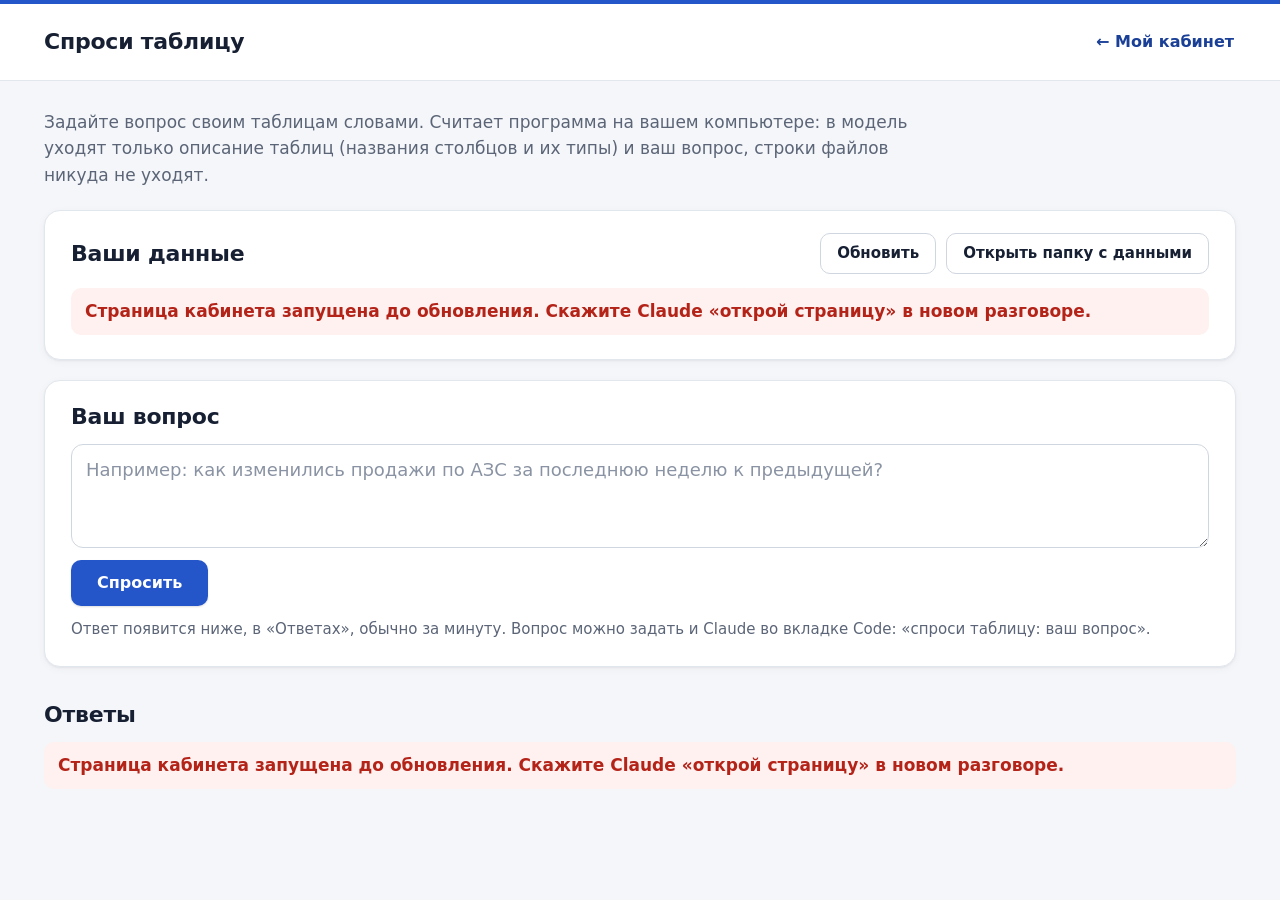
==== templates/site/analiz.html @ cf16a0f2 "feat: сервис «Спроси таблицу», модель в сервисах через проверку данных, секреты в .env (D114) - tool" ====
<!doctype html>
<html lang="ru">
<head>
<meta charset="utf-8">
<meta name="viewport" content="width=device-width, initial-scale=1">
<meta name="referrer" content="no-referrer">
<title>Спроси таблицу</title>
<style>
  /* Страница сервиса «Спроси таблицу». Цвета и размеры как на главной странице кабинета (index.html);
     папка бренда (brand/theme.css, подключена ниже) переопределяет переменные --accent, --link, --stripe и другие. */
  :root {
    color-scheme: light;
    --bg: #f4f6f9;
    --card: #ffffff;
    --header-bg: #ffffff;
    --text: #172033;
    --muted: #5b6577;
    --line: #e2e7ee;
    --line-strong: #cfd6e0;
    --th-bg: #f6f8fb;
    --accent: #2456c9;
    --accent-ink: #ffffff;
    --accent-dark: #1a3f96;
    --accent-dark-ink: #ffffff;
    --link: var(--accent-dark);
    --stripe: var(--accent);
    --logo-height: 40px;
    --radius: 16px;
    --shadow: 0 1px 2px rgba(16, 24, 40, 0.05), 0 2px 8px rgba(16, 24, 40, 0.04);
    --red: #b42318;
    --red-bg: #fef1f0;
    --yellow: #8a5300;
    --yellow-bg: #fff7e0;
    --green: #1f7a3a;
    --green-bg: #effaf2;
    --grey: #4f5662;
    --grey-bg: #f0f2f5;
  }
  * { box-sizing: border-box; }
  [hidden] { display: none !important; }
  body {
    margin: 0;
    background: var(--bg);
    color: var(--text);
    font: 17px/1.55 "Segoe UI Variable Text", "Segoe UI", system-ui, -apple-system, BlinkMacSystemFont, "Helvetica Neue", Roboto, Arial, sans-serif;
    -webkit-font-smoothing: antialiased;
    text-rendering: optimizeLegibility;
  }
  .wrap { max-width: 1240px; margin: 0 auto; padding-left: 24px; padding-right: 24px; }
  .sr-only { position: absolute; width: 1px; height: 1px; overflow: hidden; clip: rect(0 0 0 0); white-space: nowrap; }

  /* Шапка: полоса цвета компании, логотип, название страницы, ссылка на главную. */
  .top {
    background: var(--header-bg);
    border-bottom: 1px solid var(--line);
    box-shadow: inset 0 4px 0 var(--stripe);
  }
  .top-inner { display: flex; flex-wrap: wrap; align-items: center; gap: 12px 22px; min-height: 80px; padding-top: 4px; }
  .brand-logo { display: block; height: var(--logo-height); width: auto; max-width: 260px; object-fit: contain; }
  .brand-name { font-size: 20px; font-weight: 700; letter-spacing: -0.01em; white-space: nowrap; }
  h1 { font-size: 22px; line-height: 1.2; font-weight: 600; letter-spacing: -0.01em; margin: 0; }
  .top.branded h1 { padding-left: 22px; border-left: 1px solid var(--line-strong); color: var(--muted); }
  .back {
    margin-left: auto;
    color: var(--link);
    font-weight: 600;
    font-size: 16px;
    text-decoration: none;
    padding: 8px 2px;
  }
  .back:hover { text-decoration: underline; text-underline-offset: 3px; }
  .back:focus-visible { outline: 3px solid var(--accent-dark); outline-offset: 3px; border-radius: 4px; }

  main { padding-top: 28px; padding-bottom: 56px; }
  .lead { margin: 0 0 22px; color: var(--muted); font-size: 17px; max-width: 900px; }
  .loading, .empty {
    background: var(--card);
    border: 1px dashed var(--line-strong);
    border-radius: 12px;
    padding: 28px;
    font-size: 17px;
    text-align: center;
    color: var(--muted);
    margin: 0;
  }
  .card .loading { background: var(--th-bg); }

  /* Карточки блоков и ответов. */
  .card {
    background: var(--card);
    border: 1px solid var(--line);
    border-radius: var(--radius);
    padding: 22px 26px 24px;
    margin-bottom: 20px;
    box-shadow: var(--shadow);
  }
  .card > :last-child { margin-bottom: 0; }
  .card-head { display: flex; flex-wrap: wrap; align-items: center; justify-content: space-between; gap: 12px 24px; margin-bottom: 14px; }
  .card h2, .section-title { font-size: 22px; line-height: 1.25; font-weight: 650; letter-spacing: -0.01em; margin: 0; }
  .section-title { margin: 34px 0 14px; }
  .head-actions { display: flex; flex-wrap: wrap; gap: 10px; }

  /* Кнопки: главная «Спросить» в цвете компании, остальные спокойные. */
  .btn, .btn-primary {
    display: inline-flex;
    align-items: center;
    justify-content: center;
    gap: 10px;
    font: inherit;
    font-size: 15px;
    font-weight: 600;
    min-height: 40px;
    padding: 8px 16px;
    border-radius: 10px;
    cursor: pointer;
    transition: background-color 0.15s ease, color 0.15s ease, border-color 0.15s ease;
  }
  .btn { background: var(--card); color: var(--text); border: 1px solid var(--line-strong); }
  .btn:hover:not(:disabled) { border-color: var(--accent-dark); color: var(--accent-dark); }
  .btn:disabled { color: #8a93a3; cursor: default; background: var(--th-bg); }
  .btn-primary {
    font-size: 16px;
    min-height: 46px;
    padding: 10px 26px;
    border: 0;
    background: var(--accent);
    color: var(--accent-ink);
    box-shadow: 0 1px 2px rgba(16, 24, 40, 0.14);
  }
  .btn-primary:hover:not(:disabled) { background: var(--accent-dark); color: var(--accent-dark-ink); }
  .btn-primary:disabled { background: #e6e9ef; color: #4a5363; box-shadow: none; cursor: default; }
  .btn:focus-visible, .btn-primary:focus-visible, textarea:focus-visible, select:focus-visible, .phrase-input:focus-visible, summary:focus-visible {
    outline: 3px solid var(--accent-dark);
    outline-offset: 2px;
  }

  /* Паспорт данных. */
  .data-sum { margin: 0 0 12px; color: var(--muted); }
  .folder-msg { margin: 0 0 14px; padding: 10px 14px; background: var(--th-bg); border-radius: 10px; overflow-wrap: anywhere; }
  .empty-data { border: 1px dashed var(--line-strong); border-radius: 12px; padding: 18px 22px; background: var(--th-bg); }
  .empty-data p { margin: 0; }
  .empty-data .empty-title { font-weight: 650; font-size: 18px; margin-bottom: 6px; }
  details.file { border: 1px solid var(--line); border-radius: 12px; margin-top: 10px; }
  details.file > summary {
    display: flex;
    flex-wrap: wrap;
    align-items: baseline;
    gap: 4px 14px;
    padding: 12px 16px;
    cursor: pointer;
    list-style: none;
  }
  details.file > summary::-webkit-details-marker { display: none; }
  details.file > summary::before {
    content: "";
    width: 7px;
    height: 7px;
    border-right: 2px solid var(--muted);
    border-bottom: 2px solid var(--muted);
    transform: rotate(-45deg);
    margin-right: 2px;
    align-self: center;
    transition: transform 0.15s ease;
  }
  details.file[open] > summary::before { transform: rotate(45deg); }
  details.file[open] > summary { border-bottom: 1px solid var(--line); }
  .file-name { font-weight: 650; overflow-wrap: anywhere; }
  .file-meta, .sheet-meta { color: var(--muted); font-size: 15px; }
  details.file > .table-wrap, details.file > .sheet, details.file > p { margin: 12px 16px; }
  .sheet { font-size: 16px; font-weight: 650; margin: 14px 16px 8px; display: flex; flex-wrap: wrap; gap: 4px 12px; align-items: baseline; }
  .table-wrap.cols { max-height: 460px; }
  td.col-name { font-weight: 600; white-space: nowrap; }
  td.col-info { color: var(--text); overflow-wrap: anywhere; }
  td.col-info.muted { color: var(--muted); font-style: italic; }
  .col-extra { color: var(--muted); }
  .sheet-title { color: var(--muted); font-size: 15px; margin: 10px 16px 0; }
  .type { display: inline-block; padding: 1px 10px; border-radius: 999px; font-size: 13px; font-weight: 600; white-space: nowrap; }
  .t-num { color: #1a4a9c; background: #eaf1fd; }
  .t-date { color: var(--green); background: var(--green-bg); }
  .t-text { color: var(--grey); background: var(--grey-bg); }
  .t-other { color: var(--yellow); background: var(--yellow-bg); }

  /* Вопрос. */
  textarea {
    display: block;
    width: 100%;
    min-height: 92px;
    resize: vertical;
    font: inherit;
    font-size: 18px;
    line-height: 1.45;
    color: var(--text);
    padding: 12px 14px;
    border: 1px solid var(--line-strong);
    border-radius: 12px;
    background: var(--card);
  }
  textarea::placeholder { color: #8a93a3; }
  .ask-row { display: flex; flex-wrap: wrap; align-items: center; gap: 12px 18px; margin-top: 12px; }
  .busy { display: inline-flex; align-items: center; gap: 10px; color: var(--muted); font-weight: 600; }
  .busy::before {
    content: "";
    width: 16px;
    height: 16px;
    border: 2px solid currentColor;
    border-right-color: transparent;
    border-radius: 50%;
    animation: spin 0.9s linear infinite;
  }
  @keyframes spin { to { transform: rotate(360deg); } }
  @media (prefers-reduced-motion: reduce) {
    .busy::before { animation: none; }
  }
  .ask-note { margin: 12px 0 0; color: var(--muted); font-size: 15px; }
  #ask-msg:empty { display: none; }
  #ask-msg { margin-top: 14px; }
  .notice { padding: 14px 18px; border-radius: 12px; background: var(--yellow-bg); box-shadow: inset 0 0 0 1px rgba(138, 83, 0, 0.18); }
  .notice-red { background: var(--red-bg); box-shadow: inset 0 0 0 1px rgba(180, 35, 24, 0.18); }
  .notice p { margin: 0 0 10px; }
  .notice > :last-child { margin-bottom: 0; }
  .phrase { display: flex; flex-wrap: wrap; gap: 10px; align-items: center; }
  .phrase-input {
    flex: 1 1 320px;
    min-width: 0;
    font: inherit;
    font-size: 16px;
    padding: 9px 12px;
    border: 1px solid var(--line-strong);
    border-radius: 10px;
    background: var(--card);
    color: var(--text);
  }

  /* Ответы. */
  .answer-head { display: flex; flex-wrap: wrap; align-items: baseline; justify-content: space-between; gap: 4px 20px; margin-bottom: 12px; }
  .question { font-size: 20px; line-height: 1.3; font-weight: 650; margin: 0; overflow-wrap: anywhere; }
  .when { color: var(--muted); font-size: 15px; white-space: nowrap; }
  .summary { font-size: 18px; margin: 0 0 16px; padding: 12px 16px; background: var(--th-bg); border-radius: 10px; }
  .table-wrap { overflow: auto; max-height: 60vh; border: 1px solid var(--line); border-radius: 12px; }
  table { border-collapse: separate; border-spacing: 0; width: 100%; font-size: 15px; font-variant-numeric: tabular-nums; }
  th, td { text-align: left; vertical-align: top; padding: 9px 14px; border-bottom: 1px solid var(--line); }
  th.num, td.num { text-align: right; white-space: nowrap; }
  th {
    position: sticky;
    top: 0;
    z-index: 1;
    background: var(--th-bg);
    color: var(--muted);
    font-size: 14px;
    font-weight: 600;
    border-bottom-color: var(--line-strong);
  }
  tbody tr:last-child td { border-bottom: 0; }
  tbody tr:hover td { background-image: linear-gradient(rgba(16, 24, 40, 0.035), rgba(16, 24, 40, 0.035)); }
  tfoot td { position: sticky; bottom: 0; background: var(--th-bg); font-weight: 650; border-top: 1px solid var(--line-strong); border-bottom: 0; }
  .rows-note { margin: 10px 0 0; color: var(--muted); font-size: 15px; }
  .notes-box { margin-top: 14px; }
  .notes-title { margin: 0 0 4px; font-weight: 600; font-size: 15px; color: var(--muted); }
  .notes { margin: 0; padding-left: 20px; color: var(--muted); font-size: 15px; }
  .answer-actions { display: flex; flex-wrap: wrap; align-items: center; gap: 10px 12px; margin-top: 16px; }
  .action-msg { color: var(--muted); font-size: 15px; overflow-wrap: anywhere; }
  .action-msg a, .files a { color: var(--link); font-weight: 600; text-underline-offset: 3px; }
  .hint { color: var(--muted); }
  .error { color: var(--red); overflow-wrap: anywhere; }
  .run-error { margin: 0; color: var(--red); font-weight: 600; padding: 10px 14px; background: var(--red-bg); border-radius: 10px; overflow-wrap: anywhere; }
  .answer .run-error { margin-bottom: 14px; }

  /* График: рисует analiz.js в SVG из таблицы ответа. Цвет столбиков и линии из бренда (--accent). */
  .chart { margin-top: 16px; padding: 16px 18px 12px; border: 1px solid var(--line); border-radius: 12px; }
  .chart-head { display: flex; flex-wrap: wrap; align-items: center; justify-content: space-between; gap: 8px 20px; margin-bottom: 8px; }
  .chart-title { margin: 0; font-weight: 650; font-size: 17px; }
  .chart-by { color: var(--muted); font-weight: 400; }
  .measure { color: var(--muted); font-size: 15px; display: inline-flex; align-items: center; gap: 8px; }
  .measure select { font: inherit; font-size: 15px; color: var(--text); padding: 5px 8px; border: 1px solid var(--line-strong); border-radius: 8px; background: var(--card); }
  .chart-box { overflow-x: auto; }
  .chart-svg { display: block; width: 100%; height: auto; min-width: 560px; font-family: inherit; }
  .chart-svg .bar { fill: var(--accent); }
  .chart-svg .mark:hover .bar { fill: var(--accent-dark); }
  .chart-svg .line { fill: none; stroke: var(--accent); stroke-width: 2.5; stroke-linejoin: round; stroke-linecap: round; }
  .chart-svg .dot { fill: var(--accent); stroke: var(--card); stroke-width: 2; }
  .chart-svg .mark:hover .dot { fill: var(--accent-dark); }
  .chart-svg .hit { fill: transparent; }
  .chart-svg .mark:hover .hit { fill: rgba(16, 24, 40, 0.04); }
  .chart-svg .grid { stroke: var(--line); stroke-width: 1; }
  .chart-svg .base { stroke: var(--line-strong); stroke-width: 1; }
  .chart-svg .zero { stroke: #8a93a3; stroke-width: 1.25; }
  .chart-svg text { font-size: 13px; }
  .chart-svg .axis { fill: var(--muted); font-size: 12px; }
  .chart-svg .cat { fill: var(--text); }
  .chart-svg .value { fill: var(--text); font-weight: 600; font-variant-numeric: tabular-nums; }

  @media (max-width: 640px) {
    body { font-size: 16px; }
    .wrap { padding-left: 16px; padding-right: 16px; }
    .top-inner { min-height: 64px; padding-bottom: 6px; }
    .brand-logo { height: calc(var(--logo-height) * 0.8); }
    h1 { font-size: 19px; }
    .top.branded h1 { padding-left: 16px; }
    .back { margin-left: 0; }
    main { padding-top: 20px; }
    .card { padding: 16px; }
    .card h2, .section-title { font-size: 20px; }
    .question { font-size: 18px; }
    .summary { font-size: 17px; }
    table { font-size: 14px; }
    .btn-primary { width: 100%; }
  }
</style>
<link rel="stylesheet" href="brand/theme.css">
</head>
<body data-cabinet="ok" data-service="analiz">
<header class="top" id="top">
  <div class="wrap top-inner">
    <img class="brand-logo" id="brand-logo" alt="" hidden>
    <span class="brand-name" id="brand-name" hidden></span>
    <h1>Спроси таблицу</h1>
    <a class="back" href="./">← Мой кабинет</a>
  </div>
</header>
<main class="wrap">
  <p class="lead">Задайте вопрос своим таблицам словами. Считает программа на вашем компьютере: в модель уходят только описание таблиц (названия столбцов и их типы) и ваш вопрос, строки файлов никуда не уходят.</p>

  <section class="card" aria-labelledby="data-title">
    <div class="card-head">
      <h2 id="data-title">Ваши данные</h2>
      <div class="head-actions">
        <button type="button" class="btn" id="refresh">Обновить</button>
        <button type="button" class="btn" id="open-folder">Открыть папку с данными</button>
      </div>
    </div>
    <p class="folder-msg" id="folder-msg" hidden></p>
    <div id="passport" aria-live="polite"><p class="loading">Смотрю файлы…</p></div>
  </section>

  <section class="card" aria-labelledby="ask-title">
    <div class="card-head"><h2 id="ask-title">Ваш вопрос</h2></div>
    <form id="ask-form" autocomplete="off">
      <label class="sr-only" for="question">Ваш вопрос</label>
      <textarea id="question" rows="3" maxlength="1000" placeholder="Например: как изменились продажи по АЗС за последнюю неделю к предыдущей?"></textarea>
      <div class="ask-row">
        <button type="submit" class="btn-primary" id="ask">Спросить</button>
        <span class="busy" id="busy" role="status" hidden>Считаю…</span>
      </div>
    </form>
    <p class="ask-note">Ответ появится ниже, в «Ответах», обычно за минуту. Вопрос можно задать и Claude во вкладке Code: «спроси таблицу: ваш вопрос».</p>
    <div id="ask-msg" aria-live="polite"></div>
  </section>

  <h2 class="section-title" id="answers-title">Ответы</h2>
  <div id="answers" aria-live="polite" aria-labelledby="answers-title"><p class="loading">Загружаю ответы…</p></div>
</main>
<script src="analiz.js"></script>
<script>
(function () {
  'use strict';
  var R = window.AnalizRender;
  var byId = function (id) { return document.getElementById(id); };
  var passportBox = byId('passport');
  var answersBox = byId('answers');
  var form = byId('ask-form');
  var input = byId('question');
  var askBtn = byId('ask');
  var busy = byId('busy');
  var askMsg = byId('ask-msg');
  var folderMsg = byId('folder-msg');
  var openBtn = byId('open-folder');
  var refreshBtn = byId('refresh');
  var READ = { 'X-Cabinet': '1' };
  var WRITE = { 'X-Cabinet': '1', 'Content-Type': 'application/json' };
  var OFFLINE = 'Страница не отвечает. Скажите Claude «открой страницу».';
  var STOPPED = 'Страница остановлена. Скажите Claude «открой страницу».';
  var OLD_SERVER = 'Страница кабинета запущена до обновления. Скажите Claude «открой страницу» в новом разговоре.';
  var REFRESH_MS = 10000;
  // После трёх неудачных запросов подряд вкладка больше ничего не спрашивает: страница остановлена,
  // а на её номере может работать чужая программа. Адрес с новым токеном даёт Claude.
  var MAX_FAILS = 3;
  var fails = 0;
  var stopped = false;
  var timer = null;
  var items = [];
  var total = 0;
  var shownItems = '';
  var states = {};
  var asking = false;
  var clock = null;
  var passportOnFocus = false;

  function stop() {
    stopped = true;
    if (timer !== null) clearInterval(timer);
    var text = '<p class="empty">' + STOPPED + '</p>';
    passportBox.innerHTML = text;
    answersBox.innerHTML = text;
    shownItems = '';
    askBtn.disabled = true;
    openBtn.disabled = true;
    refreshBtn.disabled = true;
  }

  // true: запросов больше не будет.
  function failed() {
    fails += 1;
    if (fails < MAX_FAILS) return false;
    stop();
    return true;
  }

  // Запрос к сервису: { status, data }. Сеть недоступна или 403 без текста (чужой или старый токен): ошибка.
  function call(path, body) {
    var opts = body === undefined
      ? { headers: READ, cache: 'no-store' }
      : { method: 'POST', headers: WRITE, body: JSON.stringify(body) };
    return fetch('api/analiz/' + path, opts).then(function (r) {
      return r.json().catch(function () { return {}; }).then(function (j) {
        var data = j && typeof j === 'object' ? j : {};
        if (r.status === 403 && !data.error) throw new Error('403');
        fails = 0;
        return { status: r.status, data: data };
      });
    });
  }

  function problem(r, fallback) {
    if (r.status === 404) return '<p class="run-error">' + OLD_SERVER + '</p>';
    return '<p class="run-error">' + R.esc(r.data.error || fallback) + '</p>';
  }

  function loadPassport() {
    if (stopped) return Promise.resolve();
    return call('passport')
      .then(function (r) {
        if (r.status === 200 && r.data.passport) passportBox.innerHTML = R.renderPassport(r.data.passport);
        else passportBox.innerHTML = problem(r, 'Не получилось прочитать файлы с данными.');
      })
      .catch(function () {
        if (failed()) return;
        passportBox.innerHTML = '<p class="empty">' + OFFLINE + '</p>';
      });
  }

  // Перерисовываем ответы, только если что-то поменялось: иначе сбивалась бы прокрутка таблиц.
  function draw() {
    if (stopped) return;
    answersBox.innerHTML = R.renderAnswers(items, states, total);
  }

  function setItems(list, count) {
    var key = JSON.stringify([list, count]);
    if (key === shownItems) return;
    shownItems = key;
    items = list;
    total = count;
    draw();
  }

  function loadHistory() {
    if (stopped) return Promise.resolve();
    return call('history')
      .then(function (r) {
        if (r.status === 200 && Array.isArray(r.data.items)) return setItems(r.data.items, r.data.total);
        shownItems = '';
        answersBox.innerHTML = problem(r, 'Не получилось прочитать историю ответов.');
      })
      .catch(function () {
        if (failed()) return;
        shownItems = '';
        answersBox.innerHTML = '<p class="empty">' + OFFLINE + '</p>';
      });
  }

  function find(key) {
    for (var i = 0; i < items.length; i++) if (R.answerKey(items[i]) === key) return items[i];
    return null;
  }

  function stateOf(key) {
    if (!states[key]) states[key] = {};
    return states[key];
  }

  function setBusy(on) {
    asking = on;
    askBtn.disabled = on || stopped;
    busy.hidden = !on;
    if (clock !== null) clearInterval(clock);
    clock = null;
    if (!on) return;
    var started = Date.now();
    busy.textContent = 'Считаю…';
    clock = setInterval(function () {
      var s = Math.round((Date.now() - started) / 1000);
      busy.textContent = s >= 5 ? 'Считаю… ' + s + ' с' : 'Считаю…';
    }, 1000);
  }

  function ask(e) {
    if (e && e.preventDefault) e.preventDefault();
    if (stopped || asking) return;
    var q = String(input.value || '').trim();
    if (!q) {
      askMsg.innerHTML = '<p class="run-error">Напишите вопрос.</p>';
      if (input.focus) input.focus();
      return;
    }
    askMsg.innerHTML = '';
    setBusy(true);
    return call('ask', { question: q })
      .then(function (r) {
        if (r.status !== 200 || !r.data.answer) {
          askMsg.innerHTML = R.renderAskProblem(r.status, r.data, q);
          return;
        }
        var answer = r.data.answer;
        input.value = '';
        return loadHistory().then(function () {
          // Движок не дописал ответ в историю: показываем его сверху всё равно.
          if (!find(R.answerKey(answer))) {
            items = [answer].concat(items);
            shownItems = '';
            draw();
          }
          var top = answersBox.querySelector ? answersBox.querySelector('article') : null;
          if (top && top.scrollIntoView) top.scrollIntoView({ behavior: 'smooth', block: 'start' });
        });
      })
      .catch(function () {
        if (failed()) return;
        askMsg.innerHTML = '<p class="run-error">' + OFFLINE + '</p>';
      })
      .then(function () {
        setBusy(false);
      });
  }

  function download(url, name) {
    if (!document.createElement) return;
    var link = document.createElement('a');
    link.href = url;
    link.download = name || '';
    link.rel = 'noopener';
    document.body.appendChild(link);
    link.click();
    link.parentNode.removeChild(link);
  }

  function excel(key) {
    var a = find(key);
    if (!a || stopped) return;
    var st = stateOf(key);
    st.excel = { busy: true };
    draw();
    return call('excel', { id: a.id })
      .then(function (r) {
        if (r.status === 200 && r.data.url) {
          st.excel = { url: r.data.url, file: r.data.file };
          draw();
          download(r.data.url, r.data.file);
        } else {
          st.excel = { error: r.status === 404 ? OLD_SERVER : r.data.error || 'Не получилось сделать файл Excel.' };
          draw();
        }
      })
      .catch(function () {
        st.excel = {};
        if (failed()) return;
        st.excel = { error: OFFLINE };
        draw();
      });
  }

  function copyPhrase(button) {
    var field = byId('phrase');
    if (!field) return;
    var done = function () { button.textContent = 'Скопировано'; };
    var manual = function () {
      field.focus();
      field.select();
      try {
        if (document.execCommand('copy')) return done();
      } catch (err) {
        // ниже подсказка
      }
      button.textContent = 'Выделено: нажмите Ctrl+C';
    };
    if (navigator.clipboard && navigator.clipboard.writeText) navigator.clipboard.writeText(field.value).then(done, manual);
    else manual();
  }

  form.addEventListener('submit', ask);
  // Ctrl+Enter (Cmd+Enter на Mac) в поле вопроса: спросить.
  input.addEventListener('keydown', function (e) {
    if (e.key === 'Enter' && (e.ctrlKey || e.metaKey)) ask(e);
  });
  askMsg.addEventListener('click', function (e) {
    var b = e.target && e.target.closest ? e.target.closest('button[data-copy]') : null;
    if (b) copyPhrase(b);
  });
  answersBox.addEventListener('click', function (e) {
    if (!e.target || !e.target.closest) return;
    var b = e.target.closest('button[data-chart]');
    if (b) {
      var st = stateOf(b.getAttribute('data-chart'));
      st.chart = !st.chart;
      return draw();
    }
    b = e.target.closest('button[data-excel]');
    if (b && !b.disabled) excel(b.getAttribute('data-excel'));
  });
  answersBox.addEventListener('change', function (e) {
    var s = e.target;
    if (!s || !s.getAttribute || s.getAttribute('data-measure') === null) return;
    stateOf(s.getAttribute('data-measure')).measure = Number(s.value);
    draw();
  });
  refreshBtn.addEventListener('click', function () {
    passportBox.innerHTML = '<p class="loading">Смотрю файлы…</p>';
    loadPassport();
  });
  openBtn.addEventListener('click', function () {
    if (stopped) return;
    openBtn.disabled = true;
    call('open-folder', {})
      .then(function (r) {
        folderMsg.hidden = false;
        if (r.status !== 200) {
          folderMsg.textContent = r.status === 404 ? OLD_SERVER : r.data.error || 'Не получилось открыть папку.';
          return;
        }
        passportOnFocus = true;
        folderMsg.textContent = r.data.opened
          ? 'Папка открыта в ' + (r.data.app === 'Finder' ? 'Finder' : 'Проводнике') + ': ' + r.data.path + '. Положите в неё файлы Excel или CSV и нажмите «Обновить».'
          : 'Папка с данными: ' + r.data.path + '. Откройте её и положите файлы Excel или CSV, затем нажмите «Обновить».';
      })
      .catch(function () {
        if (failed()) return;
        folderMsg.hidden = false;
        folderMsg.textContent = OFFLINE;
      })
      .then(function () {
        openBtn.disabled = stopped;
      });
  });
  // Вернулись на страницу (например, после вопроса Claude во вкладке Code или из папки с данными): свежие ответы
  // и, если открывали папку, свежий паспорт. Пока страница на экране, ответы перечитываются раз в 10 секунд.
  function onReturn() {
    if (stopped || document.visibilityState === 'hidden') return;
    loadHistory();
    if (passportOnFocus) {
      passportOnFocus = false;
      loadPassport();
    }
  }
  window.addEventListener('focus', onReturn);
  document.addEventListener('visibilitychange', onReturn);
  timer = setInterval(function () {
    if (document.visibilityState === 'visible') loadHistory();
  }, REFRESH_MS);
  loadPassport();
  loadHistory();
})();
</script>
<script>
// Логотип и название компании из папки бренда (tools/brand.mjs), как на главной странице кабинета.
(function () {
  'use strict';
  var top = document.getElementById('top');
  var logo = document.getElementById('brand-logo');
  var nameBox = document.getElementById('brand-name');
  if (!top || !logo || !nameBox || typeof logo.addEventListener !== 'function') return;
  var TITLE = 'Спроси таблицу';
  var sources = ['brand/logo.svg', 'brand/logo.png'];
  var state = { name: '', logo: false };

  function paint() {
    top.className = state.logo || state.name ? 'top branded' : 'top';
    logo.hidden = !state.logo;
    logo.alt = state.name || 'Логотип компании';
    nameBox.hidden = state.logo || !state.name;
    nameBox.textContent = state.name;
    document.title = state.name ? TITLE + ' · ' + state.name : TITLE;
  }

  logo.addEventListener('load', function () {
    state.logo = true;
    paint();
  });
  logo.addEventListener('error', function () {
    sources.shift();
    if (sources.length) {
      logo.src = sources[0];
      return;
    }
    state.logo = false;
    paint();
  });
  logo.src = sources[0];

  fetch('brand/brand.json', { cache: 'no-store' })
    .then(function (r) {
      return r.ok ? r.json() : null;
    })
    .then(function (b) {
      var name = b && typeof b.name === 'string' ? b.name.trim().slice(0, 80) : '';
      if (!name) return;
      state.name = name;
      paint();
    })
    .catch(function () {});
})();
</script>
</body>
</html>
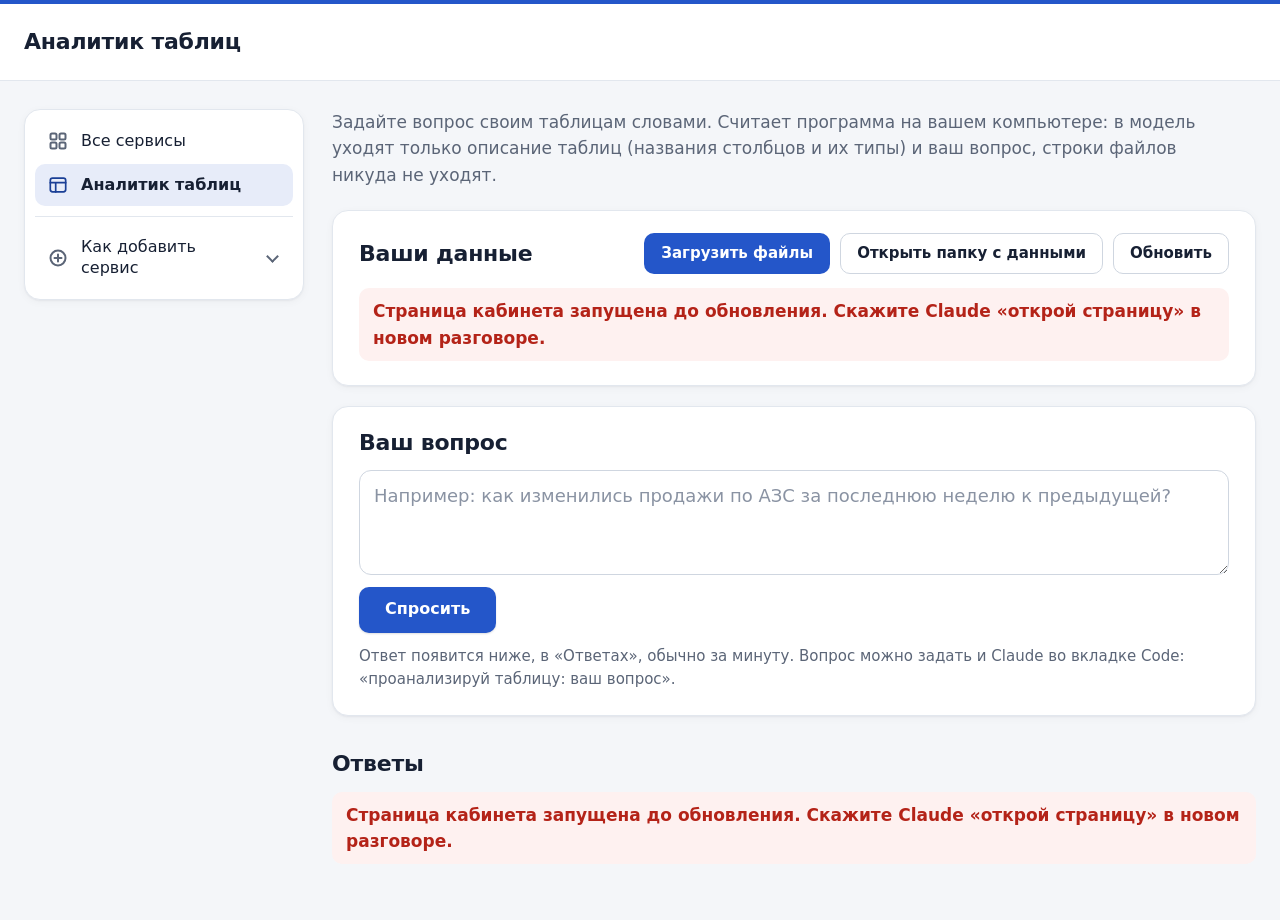
==== commit beea38ac: "feat: сервисы-проекты, витрина кабинета, «Аналитик таблиц», загрузка файлов (Дмитрий 30.10) - Сервис" ====
--- a/templates/site/analiz.html
+++ b/templates/site/analiz.html
@@ -4,9 +4,9 @@
 <meta charset="utf-8">
 <meta name="viewport" content="width=device-width, initial-scale=1">
 <meta name="referrer" content="no-referrer">
-<title>Спроси таблицу</title>
+<title>Аналитик таблиц</title>
 <style>
-  /* Страница сервиса «Спроси таблицу». Цвета и размеры как на главной странице кабинета (index.html);
+  /* Страница сервиса «Аналитик таблиц». Цвета и размеры как на главной странице кабинета (index.html);
      папка бренда (brand/theme.css, подключена ниже) переопределяет переменные --accent, --link, --stripe и другие. */
   :root {
     color-scheme: light;
@@ -46,10 +46,10 @@
     -webkit-font-smoothing: antialiased;
     text-rendering: optimizeLegibility;
   }
-  .wrap { max-width: 1240px; margin: 0 auto; padding-left: 24px; padding-right: 24px; }
+  .wrap { max-width: 1280px; margin: 0 auto; padding-left: 24px; padding-right: 24px; }
   .sr-only { position: absolute; width: 1px; height: 1px; overflow: hidden; clip: rect(0 0 0 0); white-space: nowrap; }
 
-  /* Шапка: полоса цвета компании, логотип, название страницы, ссылка на главную. */
+  /* Шапка: полоса цвета компании, логотип, название страницы. */
   .top {
     background: var(--header-bg);
     border-bottom: 1px solid var(--line);
@@ -60,18 +60,72 @@
   .brand-name { font-size: 20px; font-weight: 700; letter-spacing: -0.01em; white-space: nowrap; }
   h1 { font-size: 22px; line-height: 1.2; font-weight: 600; letter-spacing: -0.01em; margin: 0; }
   .top.branded h1 { padding-left: 22px; border-left: 1px solid var(--line-strong); color: var(--muted); }
-  .back {
-    margin-left: auto;
-    color: var(--link);
-    font-weight: 600;
+  /* Каркас: меню слева, сервисы справа. Каркас и меню такие же на странице «Аналитик таблиц» (analiz.html). */
+  .layout { display: grid; grid-template-columns: 280px minmax(0, 1fr); gap: 28px; align-items: start; padding-top: 28px; padding-bottom: 56px; }
+  main { min-width: 0; }
+  .side { position: sticky; top: 20px; }
+  .nav-toggle { display: none; }
+  .nav-body {
+    background: var(--card);
+    border: 1px solid var(--line);
+    border-radius: var(--radius);
+    box-shadow: var(--shadow);
+    padding: 10px;
+    max-height: calc(100vh - 40px);
+    overflow-y: auto;
+  }
+  .nav-item {
+    display: flex;
+    align-items: center;
+    gap: 12px;
+    width: 100%;
+    padding: 10px 12px;
+    border-radius: 10px;
+    color: var(--text);
+    text-decoration: none;
     font-size: 16px;
-    text-decoration: none;
-    padding: 8px 2px;
-  }
-  .back:hover { text-decoration: underline; text-underline-offset: 3px; }
-  .back:focus-visible { outline: 3px solid var(--accent-dark); outline-offset: 3px; border-radius: 4px; }
-
-  main { padding-top: 28px; padding-bottom: 56px; }
+    font-weight: 500;
+    line-height: 1.3;
+    cursor: pointer;
+  }
+  .nav-item + .nav-item { margin-top: 2px; }
+  .nav-item:hover { background: var(--th-bg); }
+  .nav-item:focus-visible { outline: 3px solid var(--accent-dark); outline-offset: -2px; }
+  .nav-item[aria-current="page"] {
+    background: var(--th-bg);
+    background: color-mix(in srgb, var(--accent) 11%, var(--card));
+    font-weight: 650;
+  }
+  .nav-icon { flex: none; display: grid; place-items: center; width: 22px; height: 22px; color: var(--muted); }
+  .nav-item[aria-current="page"] .nav-icon { color: var(--accent-dark); }
+  .nav-label { min-width: 0; overflow-wrap: anywhere; }
+  .nav-group { margin-top: 10px; padding-top: 10px; border-top: 1px solid var(--line); }
+  .nav-title { margin: 4px 12px 6px; font-size: 13px; font-weight: 650; letter-spacing: 0.04em; text-transform: uppercase; color: var(--muted); }
+  /* Точка статуса процесса в меню: 22px по ширине, как значки пунктов выше. */
+  .dot { flex: none; width: 10px; height: 10px; margin: 0 6px; border-radius: 50%; background: var(--card); box-shadow: inset 0 0 0 2px #9aa3b2; }
+  .dot-red { background: #d92d20; box-shadow: none; }
+  .dot-yellow { background: #e9a800; box-shadow: none; }
+  .dot-green { background: #2e9e50; box-shadow: none; }
+  .dot-run { background: var(--accent); box-shadow: none; animation: pulse 1.4s ease-in-out infinite; }
+  @keyframes pulse { 50% { opacity: 0.35; } }
+  .nav-help { margin-top: 10px; padding-top: 10px; border-top: 1px solid var(--line); }
+  .nav-help > summary { list-style: none; }
+  .nav-help > summary::-webkit-details-marker { display: none; }
+  .nav-help > summary::after {
+    content: "";
+    flex: none;
+    width: 7px;
+    height: 7px;
+    margin: 0 4px 3px auto;
+    border-right: 2px solid var(--muted);
+    border-bottom: 2px solid var(--muted);
+    transform: rotate(45deg);
+    transition: transform 0.15s ease;
+  }
+  .nav-help[open] > summary::after { transform: rotate(-135deg); margin-bottom: -3px; }
+  .help { margin: 4px 12px 8px 46px; font-size: 15px; line-height: 1.5; color: var(--muted); }
+  .help b { color: var(--text); font-weight: 600; }
+
   .lead { margin: 0 0 22px; color: var(--muted); font-size: 17px; max-width: 900px; }
   .loading, .empty {
     background: var(--card);
@@ -132,6 +186,27 @@
   .btn:focus-visible, .btn-primary:focus-visible, textarea:focus-visible, select:focus-visible, .phrase-input:focus-visible, summary:focus-visible {
     outline: 3px solid var(--accent-dark);
     outline-offset: 2px;
+  }
+
+  /* Загрузка файлов: кнопка «Загрузить файлы» и перетаскивание файлов на страницу (блок «Ваши данные» подсвечен). */
+  .btn-accent { background: var(--accent); color: var(--accent-ink); border-color: transparent; }
+  .btn-accent:hover:not(:disabled) { background: var(--accent-dark); color: var(--accent-dark-ink); border-color: transparent; }
+  .btn-accent:disabled { background: #e6e9ef; color: #4a5363; }
+  .drop-zone { position: relative; }
+  .drop-zone.dragover { border-color: var(--accent-dark); box-shadow: 0 0 0 3px var(--accent), var(--shadow); }
+  .drop-zone.dragover::after {
+    content: "Отпустите файлы, чтобы загрузить";
+    position: absolute;
+    inset: 0;
+    z-index: 3;
+    display: grid;
+    place-items: center;
+    border-radius: var(--radius);
+    background: rgba(255, 255, 255, 0.9);
+    color: var(--text);
+    font-size: 20px;
+    font-weight: 650;
+    pointer-events: none;
   }
 
   /* Паспорт данных. */
@@ -289,6 +364,46 @@
   .chart-svg .cat { fill: var(--text); }
   .chart-svg .value { fill: var(--text); font-weight: 600; font-variant-numeric: tabular-nums; }
 
+  /* Узкий экран: меню сворачивается наверх, кнопка «Меню» раскрывает его. */
+  @media (max-width: 900px) {
+    .layout { grid-template-columns: minmax(0, 1fr); gap: 16px; padding-top: 16px; }
+    .side { position: static; }
+    .nav-toggle {
+      display: flex;
+      align-items: center;
+      gap: 12px;
+      width: 100%;
+      min-height: 50px;
+      padding: 10px 16px;
+      background: var(--card);
+      border: 1px solid var(--line);
+      border-radius: 12px;
+      box-shadow: var(--shadow);
+      font: inherit;
+      font-size: 16px;
+      font-weight: 650;
+      color: var(--text);
+      text-align: left;
+      cursor: pointer;
+    }
+    .nav-toggle:focus-visible { outline: 3px solid var(--accent-dark); outline-offset: 2px; }
+    .nav-toggle svg { flex: none; color: var(--accent-dark); }
+    .nav-current { flex: 1; min-width: 0; color: var(--muted); font-weight: 500; white-space: nowrap; overflow: hidden; text-overflow: ellipsis; text-align: right; }
+    .nav-toggle::after {
+      content: "";
+      flex: none;
+      width: 7px;
+      height: 7px;
+      margin: 0 4px 3px 0;
+      border-right: 2px solid var(--muted);
+      border-bottom: 2px solid var(--muted);
+      transform: rotate(45deg);
+    }
+    .side.open .nav-toggle::after { transform: rotate(-135deg); margin-bottom: -3px; }
+    .nav-body { display: none; margin-top: 8px; max-height: none; }
+    .side.open .nav-body { display: block; }
+  }
+
   @media (max-width: 640px) {
     body { font-size: 16px; }
     .wrap { padding-left: 16px; padding-right: 16px; }
@@ -296,14 +411,14 @@
     .brand-logo { height: calc(var(--logo-height) * 0.8); }
     h1 { font-size: 19px; }
     .top.branded h1 { padding-left: 16px; }
-    .back { margin-left: 0; }
-    main { padding-top: 20px; }
     .card { padding: 16px; }
     .card h2, .section-title { font-size: 20px; }
     .question { font-size: 18px; }
     .summary { font-size: 17px; }
     table { font-size: 14px; }
     .btn-primary { width: 100%; }
+    .head-actions { width: 100%; }
+    .head-actions > .btn { flex: 1 1 auto; }
   }
 </style>
 <link rel="stylesheet" href="brand/theme.css">
@@ -313,21 +428,42 @@
   <div class="wrap top-inner">
     <img class="brand-logo" id="brand-logo" alt="" hidden>
     <span class="brand-name" id="brand-name" hidden></span>
-    <h1>Спроси таблицу</h1>
-    <a class="back" href="./">← Мой кабинет</a>
+    <h1>Аналитик таблиц</h1>
   </div>
 </header>
-<main class="wrap">
+<div class="wrap layout">
+  <nav class="side" id="side" aria-label="Меню кабинета">
+    <button type="button" class="nav-toggle" id="nav-toggle" aria-expanded="false" aria-controls="nav-body">
+      <svg width="20" height="20" viewBox="0 0 20 20" fill="none" stroke="currentColor" stroke-width="2" stroke-linecap="round" aria-hidden="true"><path d="M3 5h14M3 10h14M3 15h14"/></svg>
+      <span>Меню</span>
+      <span class="nav-current" id="nav-current">Аналитик таблиц</span>
+    </button>
+    <div class="nav-body" id="nav-body">
+      <a class="nav-item" id="nav-all" href="./"><span class="nav-icon" aria-hidden="true"><svg width="20" height="20" viewBox="0 0 20 20" fill="none" stroke="currentColor" stroke-width="2" stroke-linejoin="round"><rect x="2.5" y="2.5" width="6" height="6" rx="1.5"/><rect x="11.5" y="2.5" width="6" height="6" rx="1.5"/><rect x="2.5" y="11.5" width="6" height="6" rx="1.5"/><rect x="11.5" y="11.5" width="6" height="6" rx="1.5"/></svg></span><span class="nav-label">Все сервисы</span></a>
+      <a class="nav-item" href="analiz.html" aria-current="page"><span class="nav-icon" aria-hidden="true"><svg width="20" height="20" viewBox="0 0 26 26" fill="none" stroke="currentColor" stroke-width="2.2" stroke-linecap="round" stroke-linejoin="round"><rect x="3" y="4" width="20" height="18" rx="3"/><path d="M3 10h20M10 10v12"/></svg></span><span class="nav-label">Аналитик таблиц</span></a>
+      <div class="nav-group" id="nav-mine" hidden>
+        <p class="nav-title">Мои сервисы</p>
+        <div id="nav-list"></div>
+      </div>
+      <details class="nav-help">
+        <summary class="nav-item"><span class="nav-icon" aria-hidden="true"><svg width="20" height="20" viewBox="0 0 20 20" fill="none" stroke="currentColor" stroke-width="2" stroke-linecap="round"><circle cx="10" cy="10" r="7.5"/><path d="M10 6.5v7M6.5 10h7"/></svg></span><span class="nav-label">Как добавить сервис</span></summary>
+        <p class="help">Откройте Claude во вкладке <b>Code</b> в новой папке и скажите <b>«новый сервис»</b>: Claude создаст проект. Когда сервис готов, скажите <b>«добавь в кабинет»</b>.</p>
+      </details>
+    </div>
+  </nav>
+  <main id="main">
   <p class="lead">Задайте вопрос своим таблицам словами. Считает программа на вашем компьютере: в модель уходят только описание таблиц (названия столбцов и их типы) и ваш вопрос, строки файлов никуда не уходят.</p>
 
-  <section class="card" aria-labelledby="data-title">
+  <section class="card drop-zone" id="data-card" aria-labelledby="data-title">
     <div class="card-head">
       <h2 id="data-title">Ваши данные</h2>
       <div class="head-actions">
+        <button type="button" class="btn btn-accent" id="upload">Загрузить файлы</button>
+        <button type="button" class="btn" id="open-folder">Открыть папку с данными</button>
         <button type="button" class="btn" id="refresh">Обновить</button>
-        <button type="button" class="btn" id="open-folder">Открыть папку с данными</button>
       </div>
     </div>
+    <input type="file" id="file-input" multiple accept=".xlsx,.xlsm,.csv,.txt" hidden>
     <p class="folder-msg" id="folder-msg" hidden></p>
     <div id="passport" aria-live="polite"><p class="loading">Смотрю файлы…</p></div>
   </section>
@@ -342,13 +478,15 @@
         <span class="busy" id="busy" role="status" hidden>Считаю…</span>
       </div>
     </form>
-    <p class="ask-note">Ответ появится ниже, в «Ответах», обычно за минуту. Вопрос можно задать и Claude во вкладке Code: «спроси таблицу: ваш вопрос».</p>
+    <p class="ask-note">Ответ появится ниже, в «Ответах», обычно за минуту. Вопрос можно задать и Claude во вкладке Code: «проанализируй таблицу: ваш вопрос».</p>
     <div id="ask-msg" aria-live="polite"></div>
   </section>
 
   <h2 class="section-title" id="answers-title">Ответы</h2>
   <div id="answers" aria-live="polite" aria-labelledby="answers-title"><p class="loading">Загружаю ответы…</p></div>
-</main>
+  </main>
+</div>
+<script src="render.js"></script>
 <script src="analiz.js"></script>
 <script>
 (function () {
@@ -365,6 +503,9 @@
   var folderMsg = byId('folder-msg');
   var openBtn = byId('open-folder');
   var refreshBtn = byId('refresh');
+  var uploadBtn = byId('upload');
+  var fileInput = byId('file-input');
+  var dataCard = byId('data-card');
   var READ = { 'X-Cabinet': '1' };
   var WRITE = { 'X-Cabinet': '1', 'Content-Type': 'application/json' };
   var OFFLINE = 'Страница не отвечает. Скажите Claude «открой страницу».';
@@ -384,6 +525,9 @@
   var asking = false;
   var clock = null;
   var passportOnFocus = false;
+  var UPLOAD_MAX = 50 * 1024 * 1024;
+  var UPLOAD_EXT = /\.(xlsx|xlsm|csv|txt)$/i;
+  var uploading = false;
 
   function stop() {
     stopped = true;
@@ -395,6 +539,7 @@
     askBtn.disabled = true;
     openBtn.disabled = true;
     refreshBtn.disabled = true;
+    if (uploadBtn) uploadBtn.disabled = true;
   }
 
   // true: запросов больше не будет.
@@ -586,6 +731,120 @@
     else manual();
   }
 
+  function say(text) {
+    folderMsg.hidden = !text;
+    folderMsg.textContent = text;
+  }
+
+  // Загрузка со страницы: файлы по одному, имя в заголовке X-File-Name, тело файла как есть. Сервер кладёт их
+  // в input/analiz и не перезаписывает файл с тем же именем. После загрузки паспорт перечитывается сам.
+  function upload(files) {
+    if (stopped || uploading || !files) return;
+    var list = [];
+    for (var i = 0; i < files.length; i++) list.push(files[i]);
+    if (!list.length) return;
+    uploading = true;
+    if (uploadBtn) uploadBtn.disabled = true;
+    var saved = [];
+    var notes = [];
+    var chain = Promise.resolve();
+    list.forEach(function (f, i) {
+      chain = chain.then(function () {
+        if (stopped) return;
+        var name = String(f.name || '');
+        if (!UPLOAD_EXT.test(name)) {
+          notes.push('Файл «' + name + '» не загружен: подходят Excel (.xlsx, .xlsm) и CSV (.csv, .txt).');
+          return;
+        }
+        if (f.size > UPLOAD_MAX) {
+          notes.push('Файл «' + name + '» не загружен: он больше 50 МБ.');
+          return;
+        }
+        say('Загружаю ' + (list.length > 1 ? (i + 1) + ' из ' + list.length + ': ' : '') + name + '…');
+        return fetch('api/analiz/upload', {
+          method: 'POST',
+          headers: { 'X-Cabinet': '1', 'Content-Type': 'application/octet-stream', 'X-File-Name': encodeURIComponent(name) },
+          body: f,
+        })
+          .then(function (r) {
+            return r.json().catch(function () { return {}; }).then(function (j) {
+              var data = j && typeof j === 'object' ? j : {};
+              if (r.status === 403 && !data.error) throw new Error('403');
+              fails = 0;
+              if (r.status === 200 && data.file) {
+                saved.push(data.file);
+                if (data.renamed) notes.push('Файл «' + name + '» уже был в папке, новый сохранён как «' + data.file + '».');
+              } else {
+                notes.push(r.status === 404 ? OLD_SERVER : data.error || 'Файл «' + name + '» не загрузился.');
+              }
+            });
+          })
+          .catch(function () {
+            if (failed()) return;
+            notes.push('Файл «' + name + '» не загрузился. ' + OFFLINE);
+          });
+      });
+    });
+    return chain.then(function () {
+      uploading = false;
+      if (uploadBtn) uploadBtn.disabled = stopped;
+      if (stopped) return;
+      say((saved.length ? 'Загружено: ' + saved.join(', ') + '. ' : '') + notes.join(' '));
+      if (!saved.length) return;
+      passportBox.innerHTML = '<p class="loading">Смотрю файлы…</p>';
+      return loadPassport();
+    });
+  }
+
+  if (uploadBtn && fileInput) {
+    uploadBtn.addEventListener('click', function () {
+      if (!stopped && !uploading && fileInput.click) fileInput.click();
+    });
+    fileInput.addEventListener('change', function () {
+      var picked = fileInput.files;
+      var p = upload(picked);
+      fileInput.value = '';
+      return p;
+    });
+  }
+
+  // Перетаскивание: файлы можно бросить на блок «Ваши данные» (он подсвечивается) и в любое место страницы:
+  // иначе браузер открыл бы файл вместо страницы.
+  var dragDepth = 0;
+  function hasFiles(e) {
+    var types = e && e.dataTransfer && e.dataTransfer.types;
+    if (!types) return false;
+    for (var i = 0; i < types.length; i++) if (types[i] === 'Files') return true;
+    return false;
+  }
+  function highlight(on) {
+    if (dataCard && dataCard.classList) dataCard.classList[on ? 'add' : 'remove']('dragover');
+  }
+  window.addEventListener('dragenter', function (e) {
+    if (!hasFiles(e)) return;
+    e.preventDefault();
+    dragDepth += 1;
+    if (!stopped) highlight(true);
+  });
+  window.addEventListener('dragover', function (e) {
+    if (!hasFiles(e)) return;
+    e.preventDefault();
+    e.dataTransfer.dropEffect = stopped ? 'none' : 'copy';
+  });
+  window.addEventListener('dragleave', function (e) {
+    if (!hasFiles(e)) return;
+    dragDepth = Math.max(0, dragDepth - 1);
+    if (!dragDepth) highlight(false);
+  });
+  window.addEventListener('drop', function (e) {
+    if (!hasFiles(e)) return;
+    e.preventDefault();
+    dragDepth = 0;
+    highlight(false);
+    if (dataCard && dataCard.scrollIntoView) dataCard.scrollIntoView({ behavior: 'smooth', block: 'start' });
+    return upload(e.dataTransfer.files);
+  });
+
   form.addEventListener('submit', ask);
   // Ctrl+Enter (Cmd+Enter на Mac) в поле вопроса: спросить.
   input.addEventListener('keydown', function (e) {
@@ -660,6 +919,64 @@
 })();
 </script>
 <script>
+// Меню слева: «Мои сервисы» из процессов кабинета (api/processes) и встроенных проектов (api/services, если такой
+// адрес есть), как на главной; ссылки ведут на главную с подробным видом (./#p=<slug>, ./#s=<slug>). Список
+// перечитывается при возврате на вкладку; после неудачи с процессами больше не спрашивает (страница остановлена,
+// ответ даёт основной скрипт). На узком экране кнопка «Меню» раскрывает список.
+(function () {
+  'use strict';
+  var R = window.CabinetRender;
+  var mine = document.getElementById('nav-mine');
+  var navList = document.getElementById('nav-list');
+  var side = document.getElementById('side');
+  var button = document.getElementById('nav-toggle');
+  if (side && button && typeof button.addEventListener === 'function') {
+    button.addEventListener('click', function () {
+      var open = button.getAttribute('aria-expanded') !== 'true';
+      side.className = open ? 'side open' : 'side';
+      button.setAttribute('aria-expanded', open ? 'true' : 'false');
+    });
+  }
+  // render.js старой версии (кабинет до меню): раздела «Мои сервисы» нет, остальное меню работает.
+  if (!R || typeof R.renderNav !== 'function' || typeof R.servicesFrom !== 'function' || !mine || !navList) return;
+  var dead = false;
+  var servicesOff = false;
+  var shown = '';
+  function services() {
+    if (servicesOff) return Promise.resolve([]);
+    return fetch('api/services', { cache: 'no-store' })
+      .then(function (r) {
+        if (r.status === 404) servicesOff = true;
+        return r.ok ? r.json().then(R.servicesFrom, function () { return []; }) : [];
+      })
+      .catch(function () { return []; });
+  }
+  function load() {
+    if (dead || document.visibilityState === 'hidden') return;
+    var processes = fetch('api/processes', { cache: 'no-store' }).then(function (r) {
+      if (!r.ok) throw new Error(String(r.status));
+      return r.json();
+    });
+    return Promise.all([processes, services()])
+      .then(function (both) {
+        if (!Array.isArray(both[0])) throw new Error('не список');
+        var list = both[0].concat(both[1]);
+        var html = R.renderNav(list, null, './');
+        if (html !== shown) {
+          shown = html;
+          navList.innerHTML = html;
+        }
+        mine.hidden = !list.length;
+      })
+      .catch(function () {
+        dead = true;
+      });
+  }
+  window.addEventListener('focus', load);
+  load();
+})();
+</script>
+<script>
 // Логотип и название компании из папки бренда (tools/brand.mjs), как на главной странице кабинета.
 (function () {
   'use strict';
@@ -667,7 +984,7 @@
   var logo = document.getElementById('brand-logo');
   var nameBox = document.getElementById('brand-name');
   if (!top || !logo || !nameBox || typeof logo.addEventListener !== 'function') return;
-  var TITLE = 'Спроси таблицу';
+  var TITLE = 'Аналитик таблиц';
   var sources = ['brand/logo.svg', 'brand/logo.png'];
   var state = { name: '', logo: false };
 
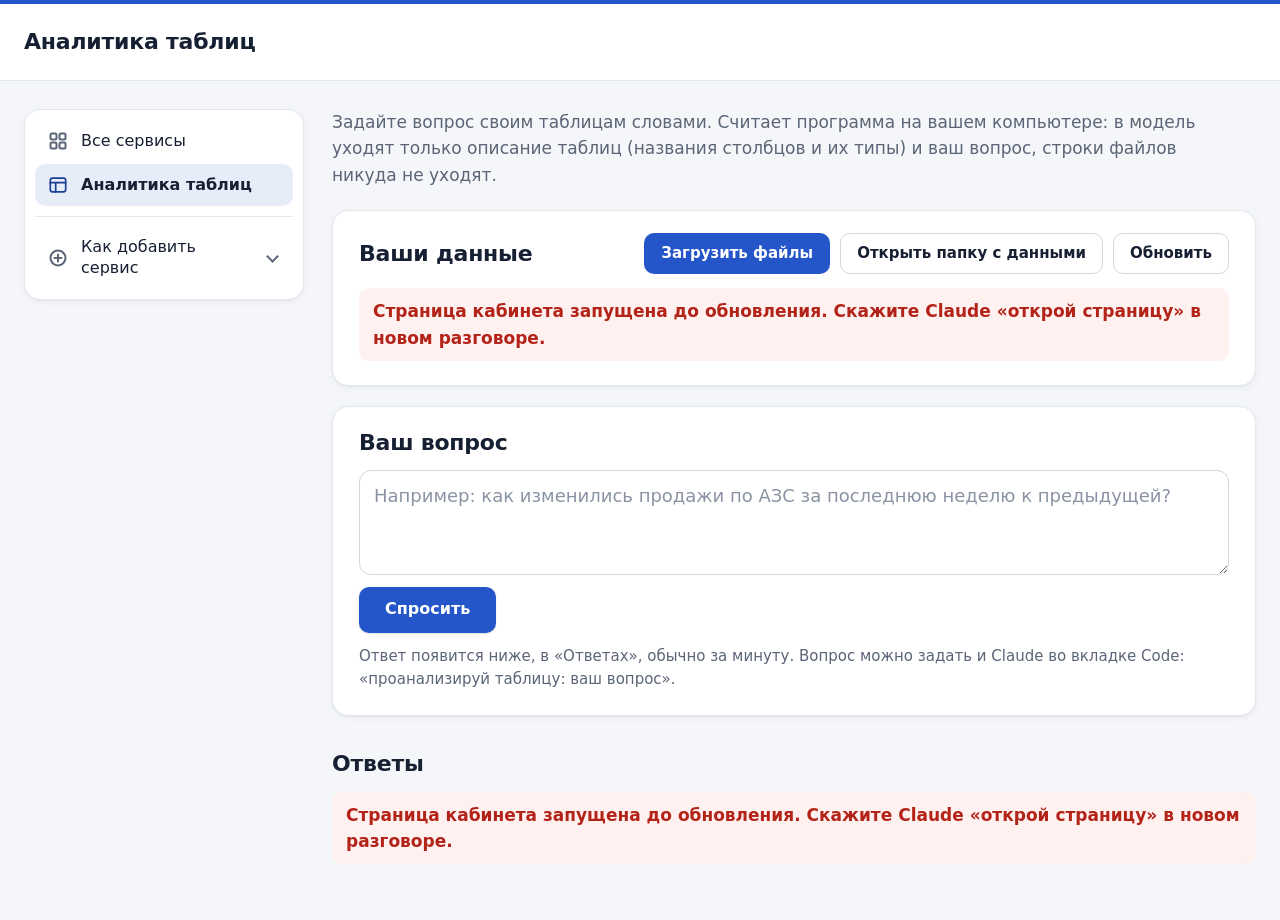
==== commit 67314315: "fix: сервис называется «Аналитика таблиц» (Дмитрий 30.10) Co-Authored-By: Claude Opus 5.5 <noreply@a" ====
--- a/templates/site/analiz.html
+++ b/templates/site/analiz.html
@@ -4,9 +4,9 @@
 <meta charset="utf-8">
 <meta name="viewport" content="width=device-width, initial-scale=1">
 <meta name="referrer" content="no-referrer">
-<title>Аналитик таблиц</title>
+<title>Аналитика таблиц</title>
 <style>
-  /* Страница сервиса «Аналитик таблиц». Цвета и размеры как на главной странице кабинета (index.html);
+  /* Страница сервиса «Аналитика таблиц». Цвета и размеры как на главной странице кабинета (index.html);
      папка бренда (brand/theme.css, подключена ниже) переопределяет переменные --accent, --link, --stripe и другие. */
   :root {
     color-scheme: light;
@@ -60,7 +60,7 @@
   .brand-name { font-size: 20px; font-weight: 700; letter-spacing: -0.01em; white-space: nowrap; }
   h1 { font-size: 22px; line-height: 1.2; font-weight: 600; letter-spacing: -0.01em; margin: 0; }
   .top.branded h1 { padding-left: 22px; border-left: 1px solid var(--line-strong); color: var(--muted); }
-  /* Каркас: меню слева, сервисы справа. Каркас и меню такие же на странице «Аналитик таблиц» (analiz.html). */
+  /* Каркас: меню слева, сервисы справа. Каркас и меню такие же на странице «Аналитика таблиц» (analiz.html). */
   .layout { display: grid; grid-template-columns: 280px minmax(0, 1fr); gap: 28px; align-items: start; padding-top: 28px; padding-bottom: 56px; }
   main { min-width: 0; }
   .side { position: sticky; top: 20px; }
@@ -428,7 +428,7 @@
   <div class="wrap top-inner">
     <img class="brand-logo" id="brand-logo" alt="" hidden>
     <span class="brand-name" id="brand-name" hidden></span>
-    <h1>Аналитик таблиц</h1>
+    <h1>Аналитика таблиц</h1>
   </div>
 </header>
 <div class="wrap layout">
@@ -436,11 +436,11 @@
     <button type="button" class="nav-toggle" id="nav-toggle" aria-expanded="false" aria-controls="nav-body">
       <svg width="20" height="20" viewBox="0 0 20 20" fill="none" stroke="currentColor" stroke-width="2" stroke-linecap="round" aria-hidden="true"><path d="M3 5h14M3 10h14M3 15h14"/></svg>
       <span>Меню</span>
-      <span class="nav-current" id="nav-current">Аналитик таблиц</span>
+      <span class="nav-current" id="nav-current">Аналитика таблиц</span>
     </button>
     <div class="nav-body" id="nav-body">
       <a class="nav-item" id="nav-all" href="./"><span class="nav-icon" aria-hidden="true"><svg width="20" height="20" viewBox="0 0 20 20" fill="none" stroke="currentColor" stroke-width="2" stroke-linejoin="round"><rect x="2.5" y="2.5" width="6" height="6" rx="1.5"/><rect x="11.5" y="2.5" width="6" height="6" rx="1.5"/><rect x="2.5" y="11.5" width="6" height="6" rx="1.5"/><rect x="11.5" y="11.5" width="6" height="6" rx="1.5"/></svg></span><span class="nav-label">Все сервисы</span></a>
-      <a class="nav-item" href="analiz.html" aria-current="page"><span class="nav-icon" aria-hidden="true"><svg width="20" height="20" viewBox="0 0 26 26" fill="none" stroke="currentColor" stroke-width="2.2" stroke-linecap="round" stroke-linejoin="round"><rect x="3" y="4" width="20" height="18" rx="3"/><path d="M3 10h20M10 10v12"/></svg></span><span class="nav-label">Аналитик таблиц</span></a>
+      <a class="nav-item" href="analiz.html" aria-current="page"><span class="nav-icon" aria-hidden="true"><svg width="20" height="20" viewBox="0 0 26 26" fill="none" stroke="currentColor" stroke-width="2.2" stroke-linecap="round" stroke-linejoin="round"><rect x="3" y="4" width="20" height="18" rx="3"/><path d="M3 10h20M10 10v12"/></svg></span><span class="nav-label">Аналитика таблиц</span></a>
       <div class="nav-group" id="nav-mine" hidden>
         <p class="nav-title">Мои сервисы</p>
         <div id="nav-list"></div>
@@ -984,7 +984,7 @@
   var logo = document.getElementById('brand-logo');
   var nameBox = document.getElementById('brand-name');
   if (!top || !logo || !nameBox || typeof logo.addEventListener !== 'function') return;
-  var TITLE = 'Аналитик таблиц';
+  var TITLE = 'Аналитика таблиц';
   var sources = ['brand/logo.svg', 'brand/logo.png'];
   var state = { name: '', logo: false };
 
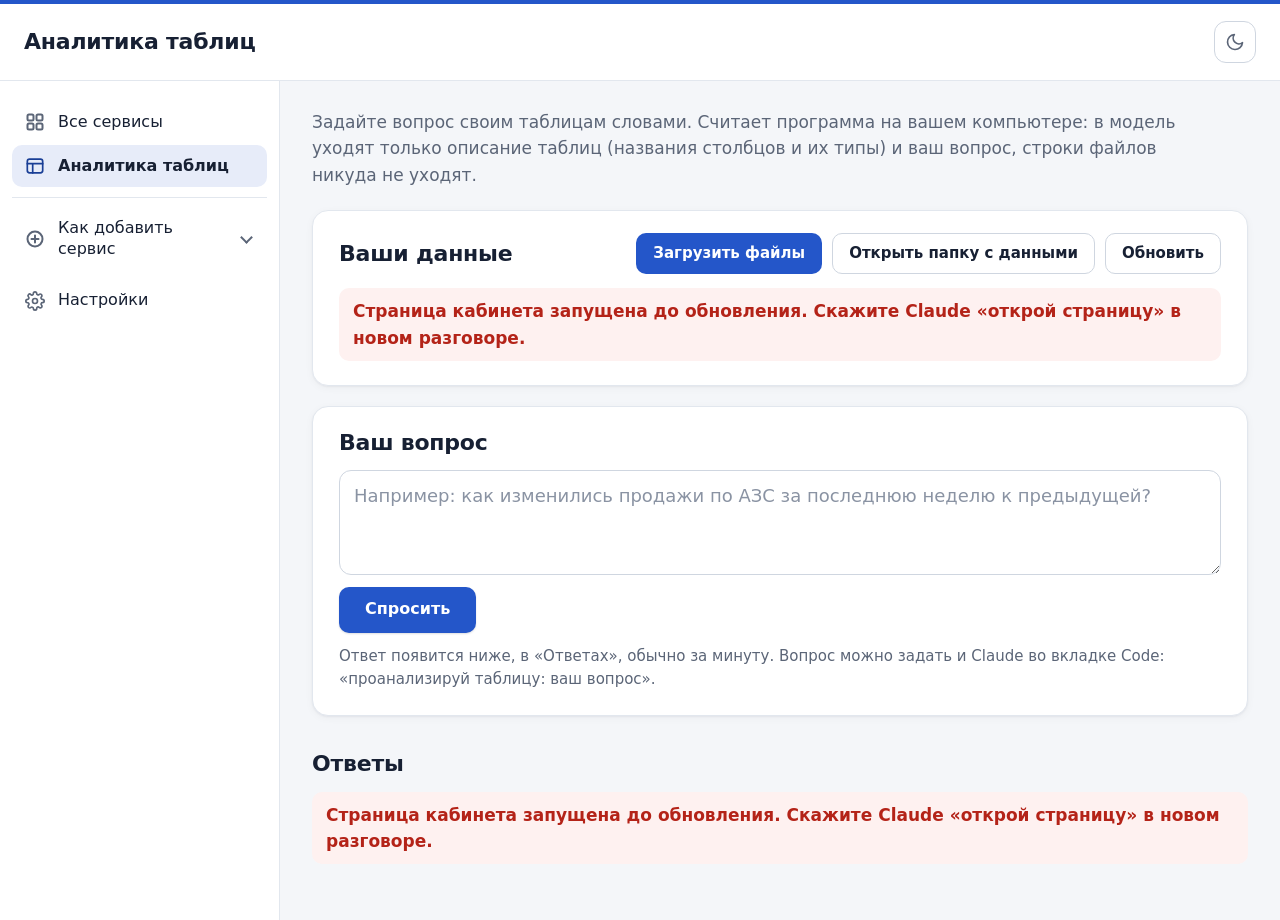
==== commit 242654d8: "feat: меню у левого края, тёмная тема, страница «Настройки», кнопка «Редактировать» (Дмитрий 30.10) " ====
--- a/templates/site/analiz.html
+++ b/templates/site/analiz.html
@@ -5,6 +5,7 @@
 <meta name="viewport" content="width=device-width, initial-scale=1">
 <meta name="referrer" content="no-referrer">
 <title>Аналитика таблиц</title>
+<script src="prefs.js"></script>
 <style>
   /* Страница сервиса «Аналитика таблиц». Цвета и размеры как на главной странице кабинета (index.html);
      папка бренда (brand/theme.css, подключена ниже) переопределяет переменные --accent, --link, --stripe и другие. */
@@ -46,7 +47,7 @@
     -webkit-font-smoothing: antialiased;
     text-rendering: optimizeLegibility;
   }
-  .wrap { max-width: 1280px; margin: 0 auto; padding-left: 24px; padding-right: 24px; }
+  .wrap { padding-left: 24px; padding-right: 24px; }
   .sr-only { position: absolute; width: 1px; height: 1px; overflow: hidden; clip: rect(0 0 0 0); white-space: nowrap; }
 
   /* Шапка: полоса цвета компании, логотип, название страницы. */
@@ -59,18 +60,33 @@
   .brand-logo { display: block; height: var(--logo-height); width: auto; max-width: 260px; object-fit: contain; }
   .brand-name { font-size: 20px; font-weight: 700; letter-spacing: -0.01em; white-space: nowrap; }
   h1 { font-size: 22px; line-height: 1.2; font-weight: 600; letter-spacing: -0.01em; margin: 0; }
+  .theme-toggle {
+    margin-left: auto;
+    display: grid;
+    place-items: center;
+    width: 42px;
+    height: 42px;
+    padding: 0;
+    border: 1px solid var(--line-strong);
+    border-radius: 12px;
+    background: var(--card);
+    color: var(--muted);
+    cursor: pointer;
+  }
+  .theme-toggle:hover { color: var(--text); border-color: var(--muted); }
+  .theme-toggle:focus-visible { outline: 3px solid var(--accent-dark); outline-offset: 2px; }
+  .theme-toggle .ic-sun, .dk .theme-toggle .ic-moon { display: none; }
+  .dk .theme-toggle .ic-sun { display: block; }
   .top.branded h1 { padding-left: 22px; border-left: 1px solid var(--line-strong); color: var(--muted); }
   /* Каркас: меню слева, сервисы справа. Каркас и меню такие же на странице «Аналитика таблиц» (analiz.html). */
-  .layout { display: grid; grid-template-columns: 280px minmax(0, 1fr); gap: 28px; align-items: start; padding-top: 28px; padding-bottom: 56px; }
-  main { min-width: 0; }
-  .side { position: sticky; top: 20px; }
+  /* Меню прижато к левому краю окна на всю высоту, сервисы занимают остальную ширину (Дмитрий 30.10). */
+  .layout { display: grid; grid-template-columns: 280px minmax(0, 1fr); min-height: calc(100vh - 81px); padding-left: 0; padding-right: 0; }
+  main { min-width: 0; padding: 28px 32px 56px; }
+  .side { background: var(--card); border-right: 1px solid var(--line); padding: 20px 12px 32px; }
   .nav-toggle { display: none; }
   .nav-body {
-    background: var(--card);
-    border: 1px solid var(--line);
-    border-radius: var(--radius);
-    box-shadow: var(--shadow);
-    padding: 10px;
+    position: sticky;
+    top: 20px;
     max-height: calc(100vh - 40px);
     overflow-y: auto;
   }
@@ -108,6 +124,7 @@
   .dot-green { background: #2e9e50; box-shadow: none; }
   .dot-run { background: var(--accent); box-shadow: none; animation: pulse 1.4s ease-in-out infinite; }
   @keyframes pulse { 50% { opacity: 0.35; } }
+  .nav-settings { margin-top: 10px; }
   .nav-help { margin-top: 10px; padding-top: 10px; border-top: 1px solid var(--line); }
   .nav-help > summary { list-style: none; }
   .nav-help > summary::-webkit-details-marker { display: none; }
@@ -364,10 +381,14 @@
   .chart-svg .cat { fill: var(--text); }
   .chart-svg .value { fill: var(--text); font-weight: 600; font-variant-numeric: tabular-nums; }
 
+  /* Блоки страницы на широком экране не растягиваются во всю ширину. */
+  main { max-width: 1480px; }
+
   /* Узкий экран: меню сворачивается наверх, кнопка «Меню» раскрывает его. */
   @media (max-width: 900px) {
-    .layout { grid-template-columns: minmax(0, 1fr); gap: 16px; padding-top: 16px; }
-    .side { position: static; }
+    .layout { grid-template-columns: minmax(0, 1fr); min-height: 0; padding-left: 24px; padding-right: 24px; }
+    main { padding: 16px 0 40px; }
+    .side { background: none; border-right: 0; padding: 16px 0 0; }
     .nav-toggle {
       display: flex;
       align-items: center;
@@ -400,13 +421,13 @@
       transform: rotate(45deg);
     }
     .side.open .nav-toggle::after { transform: rotate(-135deg); margin-bottom: -3px; }
-    .nav-body { display: none; margin-top: 8px; max-height: none; }
+    .nav-body { display: none; position: static; margin-top: 8px; max-height: none; padding: 10px; background: var(--card); border: 1px solid var(--line); border-radius: var(--radius); box-shadow: var(--shadow); }
     .side.open .nav-body { display: block; }
   }
 
   @media (max-width: 640px) {
     body { font-size: 16px; }
-    .wrap { padding-left: 16px; padding-right: 16px; }
+    .wrap, .layout { padding-left: 16px; padding-right: 16px; }
     .top-inner { min-height: 64px; padding-bottom: 6px; }
     .brand-logo { height: calc(var(--logo-height) * 0.8); }
     h1 { font-size: 19px; }
@@ -422,6 +443,7 @@
   }
 </style>
 <link rel="stylesheet" href="brand/theme.css">
+<link rel="stylesheet" href="dark.css">
 </head>
 <body data-cabinet="ok" data-service="analiz">
 <header class="top" id="top">
@@ -429,6 +451,7 @@
     <img class="brand-logo" id="brand-logo" alt="" hidden>
     <span class="brand-name" id="brand-name" hidden></span>
     <h1>Аналитика таблиц</h1>
+    <button type="button" class="theme-toggle" id="theme-toggle" aria-pressed="false" title="Тёмная тема" aria-label="Тёмная тема"><svg class="ic-moon" width="20" height="20" viewBox="0 0 24 24" fill="none" stroke="currentColor" stroke-width="2" stroke-linecap="round" stroke-linejoin="round" aria-hidden="true"><path d="M21 12.8A9 9 0 1 1 11.2 3a7 7 0 0 0 9.8 9.8z"/></svg><svg class="ic-sun" width="20" height="20" viewBox="0 0 24 24" fill="none" stroke="currentColor" stroke-width="2" stroke-linecap="round" aria-hidden="true"><circle cx="12" cy="12" r="4"/><path d="M12 2v2M12 20v2M4.9 4.9l1.4 1.4M17.7 17.7l1.4 1.4M2 12h2M20 12h2M4.9 19.1l1.4-1.4M17.7 6.3l1.4-1.4"/></svg></button>
   </div>
 </header>
 <div class="wrap layout">
@@ -449,6 +472,7 @@
         <summary class="nav-item"><span class="nav-icon" aria-hidden="true"><svg width="20" height="20" viewBox="0 0 20 20" fill="none" stroke="currentColor" stroke-width="2" stroke-linecap="round"><circle cx="10" cy="10" r="7.5"/><path d="M10 6.5v7M6.5 10h7"/></svg></span><span class="nav-label">Как добавить сервис</span></summary>
         <p class="help">Откройте Claude во вкладке <b>Code</b> в новой папке и скажите <b>«новый сервис»</b>: Claude создаст проект. Когда сервис готов, скажите <b>«добавь в кабинет»</b>.</p>
       </details>
+      <a class="nav-item nav-settings" href="nastroiki.html"><span class="nav-icon" aria-hidden="true"><svg width="20" height="20" viewBox="0 0 24 24" fill="none" stroke="currentColor" stroke-width="2" stroke-linecap="round" stroke-linejoin="round"><circle cx="12" cy="12" r="3"/><path d="M19.4 15a1.65 1.65 0 0 0 .33 1.82l.06.06a2 2 0 1 1-2.83 2.83l-.06-.06a1.65 1.65 0 0 0-1.82-.33 1.65 1.65 0 0 0-1 1.51V21a2 2 0 1 1-4 0v-.09a1.65 1.65 0 0 0-1.08-1.51 1.65 1.65 0 0 0-1.82.33l-.06.06a2 2 0 1 1-2.83-2.83l.06-.06a1.65 1.65 0 0 0 .33-1.82 1.65 1.65 0 0 0-1.51-1H3a2 2 0 1 1 0-4h.09a1.65 1.65 0 0 0 1.51-1.08 1.65 1.65 0 0 0-.33-1.82l-.06-.06a2 2 0 1 1 2.83-2.83l.06.06a1.65 1.65 0 0 0 1.82.33H9a1.65 1.65 0 0 0 1-1.51V3a2 2 0 1 1 4 0v.09a1.65 1.65 0 0 0 1 1.51 1.65 1.65 0 0 0 1.82-.33l.06-.06a2 2 0 1 1 2.83 2.83l-.06.06a1.65 1.65 0 0 0-.33 1.82V9c.26.6.85 1 1.51 1H21a2 2 0 1 1 0 4h-.09a1.65 1.65 0 0 0-1.51 1z"/></svg></span><span class="nav-label">Настройки</span></a>
     </div>
   </nav>
   <main id="main">
--- a/templates/site/dark.css
+++ b/templates/site/dark.css
@@ -0,0 +1,66 @@
+/* Тёмная тема страниц кабинета. Включается выбором «Тёмная» (атрибут data-theme="dark" у <html>, ставит prefs.js)
+   или настройкой системы, если выбрано «Как в системе». Цвет компании (--accent из папки бренда) остаётся:
+   селектор :root[data-theme] сильнее, чем :root в brand/theme.css, поэтому здесь только фон, текст, линии,
+   цвета статусов и ссылки, которые на тёмном фоне должны быть светлее. Контраст текста не ниже 4,5:1. */
+:root[data-theme="dark"] {
+  color-scheme: dark;
+  --bg: #0f1218;
+  --card: #181c24;
+  --header-bg: #181c24;
+  --text: #e6e9ef;
+  --muted: #a3abb9;
+  --line: #2a303b;
+  --line-strong: #3b4351;
+  --th-bg: #1f242d;
+  --link: color-mix(in srgb, var(--accent) 62%, #ffffff);
+  --shadow: 0 1px 2px rgba(0, 0, 0, 0.45), 0 2px 8px rgba(0, 0, 0, 0.3);
+  --red: #ff9b91;
+  --red-bg: rgba(217, 45, 32, 0.18);
+  --yellow: #f3c65a;
+  --yellow-bg: rgba(233, 168, 0, 0.15);
+  --green: #74d491;
+  --green-bg: rgba(46, 158, 80, 0.18);
+  --grey: #b8bfcb;
+  --grey-bg: #262b34;
+}
+@media (prefers-color-scheme: dark) {
+  :root:not([data-theme="light"]) {
+    color-scheme: dark;
+    --bg: #0f1218;
+    --card: #181c24;
+    --header-bg: #181c24;
+    --text: #e6e9ef;
+    --muted: #a3abb9;
+    --line: #2a303b;
+    --line-strong: #3b4351;
+    --th-bg: #1f242d;
+    --link: color-mix(in srgb, var(--accent) 62%, #ffffff);
+    --shadow: 0 1px 2px rgba(0, 0, 0, 0.45), 0 2px 8px rgba(0, 0, 0, 0.3);
+    --red: #ff9b91;
+    --red-bg: rgba(217, 45, 32, 0.18);
+    --yellow: #f3c65a;
+    --yellow-bg: rgba(233, 168, 0, 0.15);
+    --green: #74d491;
+    --green-bg: rgba(46, 158, 80, 0.18);
+    --grey: #b8bfcb;
+    --grey-bg: #262b34;
+  }
+}
+
+/* Места, где у страниц цвет записан прямо в правиле (светлая тема), в тёмной переопределяем. Класс .dk у <html>
+   ставит prefs.js, когда видна тёмная тема (выбрана или пришла из системы). */
+.dk .nav-item[aria-current="page"] .nav-icon,
+.dk .nav-toggle svg { color: var(--accent); }
+.dk .nav-item[aria-current="page"] { background: color-mix(in srgb, var(--accent) 16%, var(--card)); }
+.dk button.run:disabled,
+.dk .btn-primary:disabled,
+.dk .btn-accent:disabled { background: var(--th-bg); color: var(--muted); }
+.dk .btn:disabled { color: var(--muted); }
+.dk tbody tr:hover td { background-image: linear-gradient(rgba(255, 255, 255, 0.04), rgba(255, 255, 255, 0.04)); }
+.dk .chart-svg .mark:hover .hit { fill: rgba(255, 255, 255, 0.05); }
+.dk .t-num { color: #9cc0ff; background: rgba(36, 86, 201, 0.22); }
+.dk .drop-zone.dragover::after { background: rgba(24, 28, 36, 0.92); }
+.dk .tile:hover { box-shadow: 0 2px 4px rgba(0, 0, 0, 0.4), 0 6px 18px rgba(0, 0, 0, 0.35); }
+.dk .tile-icon-red, .dk .badge-red { box-shadow: inset 0 0 0 1px rgba(255, 155, 145, 0.25); }
+.dk .tile-icon-yellow, .dk .badge-yellow { box-shadow: inset 0 0 0 1px rgba(243, 198, 90, 0.25); }
+.dk .tile-icon-green, .dk .badge-green { box-shadow: inset 0 0 0 1px rgba(116, 212, 145, 0.25); }
